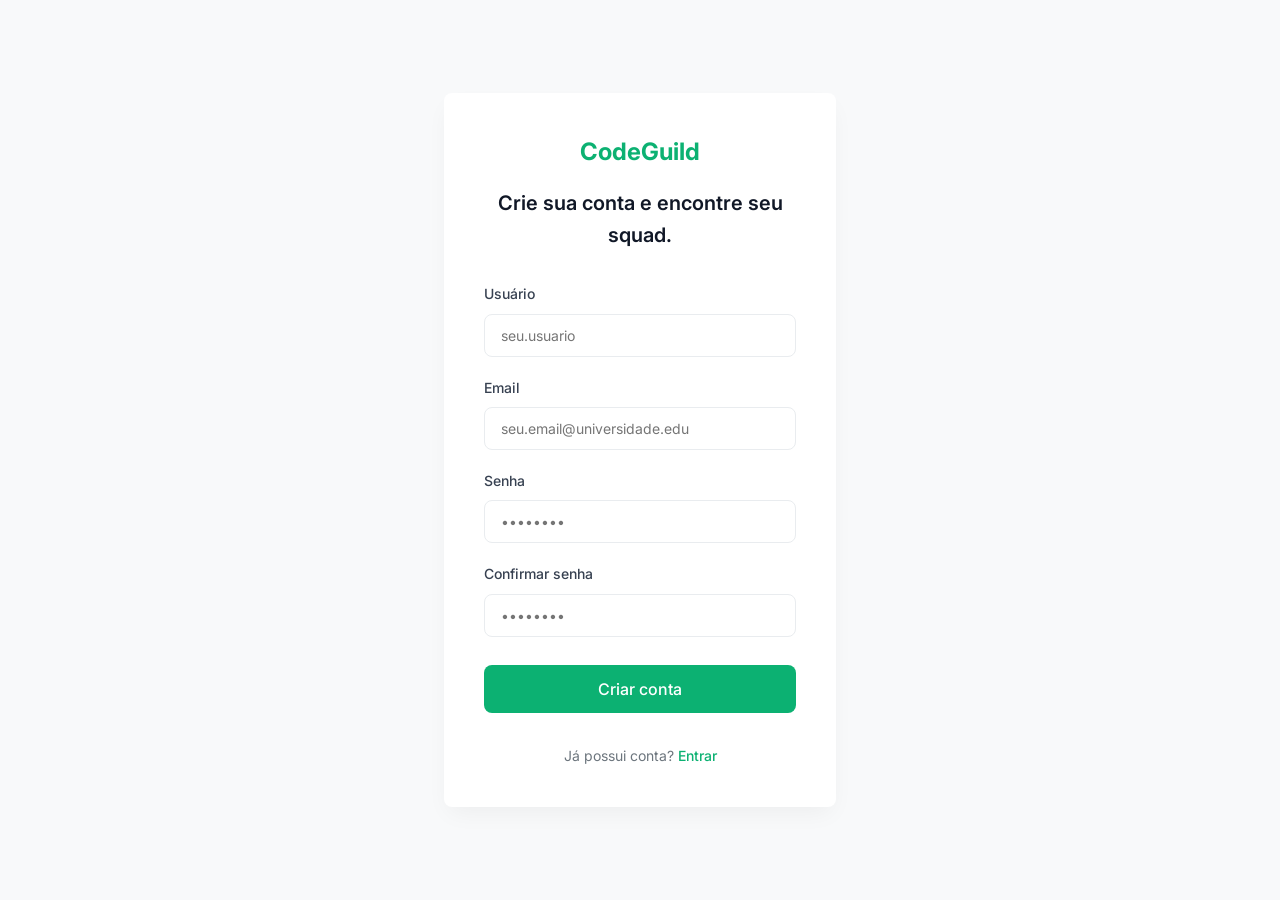
==== paginas/cadastro/index.html @ f3db3e5b "feat(auth): adiciona cadastro de usuario no frontend [E3-MUST]" ====
<!DOCTYPE html>
<html lang="pt-BR">
<head>
    <meta charset="UTF-8">
    <meta name="viewport" content="width=device-width, initial-scale=1.0">
    <title>Criar conta - CodeGuild</title>
    <link rel="stylesheet" href="../../estilos/global.css">
    <link rel="stylesheet" href="style.css">
</head>
<body class="auth-layout">
    <div class="auth-container">
        <div class="auth-card card">
            <div class="auth-header">
                <div class="auth-logo">CodeGuild</div>
                <h1>Crie sua conta e encontre seu squad.</h1>
            </div>

            <form class="auth-form" novalidate>
                <p id="register-error" class="form-error" role="alert" hidden></p>
                <p id="register-success" class="form-success" role="status" hidden></p>

                <div class="form-group">
                    <label for="username">Usuário</label>
                    <input type="text" id="username" name="username" placeholder="seu.usuario" autocomplete="username" required>
                </div>

                <div class="form-group">
                    <label for="email">Email</label>
                    <input type="email" id="email" name="email" placeholder="seu.email@universidade.edu" autocomplete="email" required>
                </div>

                <div class="form-group">
                    <label for="password">Senha</label>
                    <input type="password" id="password" name="password" autocomplete="new-password" placeholder="••••••••" required>
                </div>

                <div class="form-group">
                    <label for="password_confirm">Confirmar senha</label>
                    <input type="password" id="password_confirm" name="password_confirm" autocomplete="new-password" placeholder="••••••••" required>
                </div>

                <button type="submit" class="btn btn-primary btn-block">Criar conta</button>
            </form>

            <div class="auth-footer">
                Já possui conta? <a href="../login/index.html">Entrar</a>
            </div>
        </div>
    </div>

    <script src="../../scripts/auth.js"></script>
    <script src="../../scripts/api.js"></script>
    <script src="../../scripts/cadastro.js"></script>
</body>
</html>
---- estilos/global.css ----
@import url('https://fonts.googleapis.com/css2?family=Inter:wght@400;500;600;700&display=swap');

:root {
  --primary-color: #0CB172;
  --primary-hover: #0a9660;
  --bg-color: #ffffff;
  --bg-secondary: #f8f9fa;
  --text-primary: #1a1a1a;
  --text-secondary: #6c757d;
  --border-color: #e9ecef;
  --success-color: #28a745;
  --danger-color: #dc3545;
  --border-radius: 8px;
  --font-family: 'Inter', sans-serif;
}

* {
  box-sizing: border-box;
  margin: 0;
  padding: 0;
}

body {
  font-family: var(--font-family);
  background-color: var(--bg-color);
  color: var(--text-primary);
  line-height: 1.6;
  -webkit-font-smoothing: antialiased;
}

a {
  text-decoration: none;
  color: inherit;
}

button {
  cursor: pointer;
  font-family: inherit;
  border: none;
  background: none;
}

/* Utilities */
.container {
  max-width: 1200px;
  margin: 0 auto;
  padding: 0 24px;
}

.btn {
  display: inline-flex;
  align-items: center;
  justify-content: center;
  padding: 10px 20px;
  border-radius: var(--border-radius);
  font-weight: 500;
  transition: all 0.2s ease;
  font-size: 14px;
}

.btn-primary {
  background-color: var(--primary-color);
  color: white;
}

.btn-primary:hover {
  background-color: var(--primary-hover);
}

.btn-outline {
  border: 1px solid var(--border-color);
  background-color: white;
  color: var(--text-primary);
}

.btn-outline:hover {
  background-color: var(--bg-secondary);
}

.card {
  background-color: white;
  border: 1px solid var(--border-color);
  border-radius: var(--border-radius);
  padding: 24px;
}

.badge {
  display: inline-flex;
  padding: 4px 10px;
  background-color: var(--bg-secondary);
  color: var(--text-secondary);
  border-radius: 100px;
  font-size: 12px;
  font-weight: 500;
  border: 1px solid var(--border-color);
}

.badge.match {
  color: var(--primary-color);
  background-color: rgba(12, 177, 114, 0.1);
  border-color: rgba(12, 177, 114, 0.2);
}

/* Header */
.header {
  display: flex;
  align-items: center;
  justify-content: space-between;
  padding: 20px 0;
  border-bottom: 1px solid var(--border-color);
}

.header-logo {
  font-weight: 700;
  font-size: 20px;
  color: var(--text-primary);
}

.header-nav {
  display: flex;
  gap: 32px;
}

.header-nav a {
  color: var(--text-secondary);
  font-weight: 500;
  font-size: 14px;
}

.header-nav a:hover,
.header-nav a.active {
  color: var(--text-primary);
}

.header-actions {
  display: flex;
  align-items: center;
  gap: 16px;
}

/* User Avatar */
.avatar {
  width: 40px;
  height: 40px;
  border-radius: 50%;
  background-color: var(--bg-secondary);
  display: flex;
  align-items: center;
  justify-content: center;
  font-weight: 600;
  color: var(--text-secondary);
  overflow: hidden;
}

.avatar img {
  width: 100%;
  height: 100%;
  object-fit: cover;
}
---- paginas/cadastro/style.css ----
/* Cadastro: mesmo layout da página de login */
@import url("../login/style.css");

.form-success {
    padding: 12px 16px;
    border: 1px solid rgba(12, 177, 114, 0.3);
    border-radius: var(--border-radius);
    background-color: rgba(12, 177, 114, 0.1);
    color: var(--primary-hover);
    font-size: 14px;
}
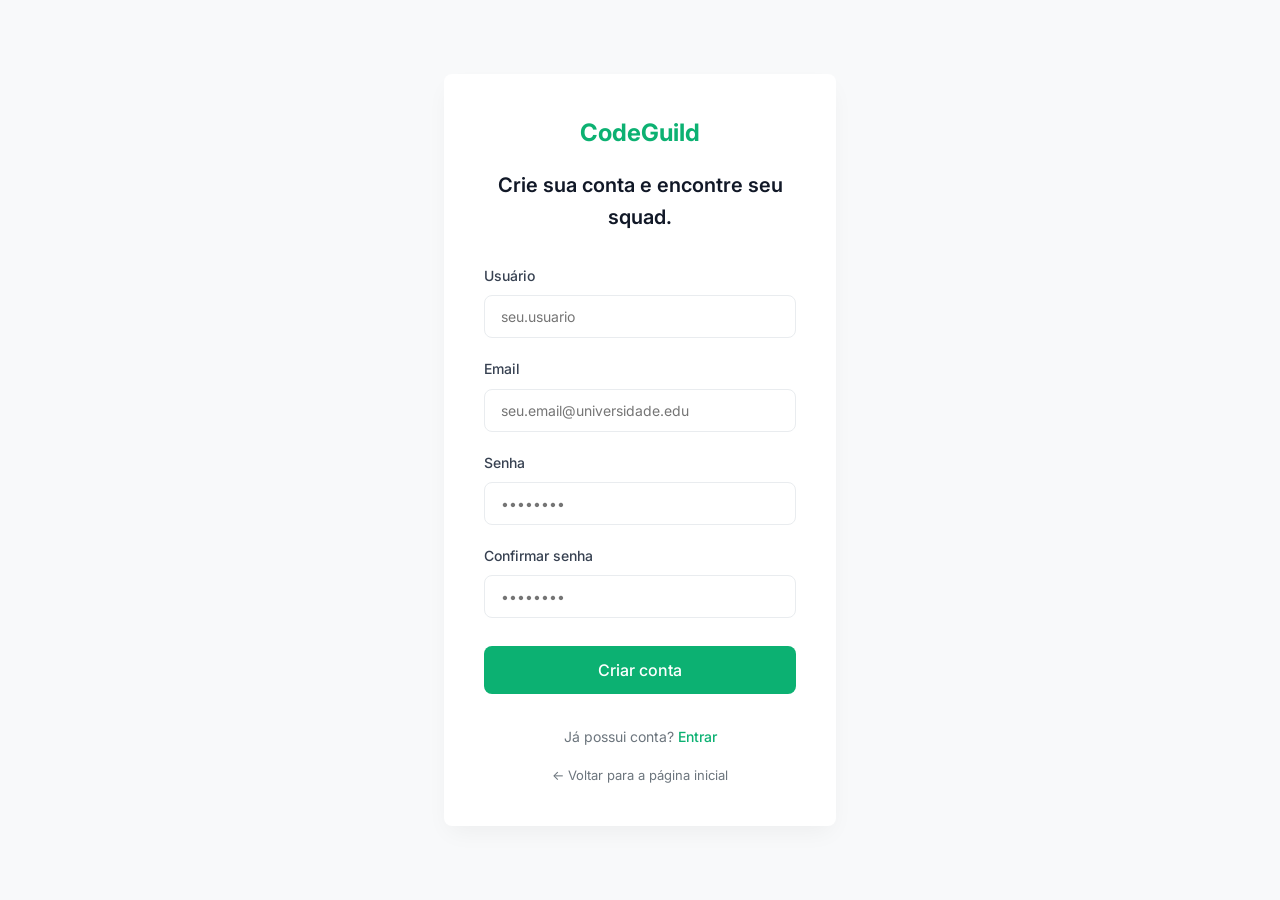
==== commit cabb71c1: "fix(frontend): torna landing acessivel pela navegacao" ====
--- a/paginas/cadastro/index.html
+++ b/paginas/cadastro/index.html
@@ -11,7 +11,7 @@
     <div class="auth-container">
         <div class="auth-card card">
             <div class="auth-header">
-                <div class="auth-logo">CodeGuild</div>
+                <div class="auth-logo"><a href="../inicio/index.html">CodeGuild</a></div>
                 <h1>Crie sua conta e encontre seu squad.</h1>
             </div>
 
@@ -45,6 +45,10 @@
             <div class="auth-footer">
                 Já possui conta? <a href="../login/index.html">Entrar</a>
             </div>
+
+            <div class="auth-back">
+                <a href="../inicio/index.html">&larr; Voltar para a página inicial</a>
+            </div>
         </div>
     </div>
 
--- a/estilos/global.css
+++ b/estilos/global.css
@@ -127,15 +127,82 @@
   font-size: 14px;
 }
 
+.header-nav a {
+  position: relative;
+}
+
 .header-nav a:hover,
 .header-nav a.active {
   color: var(--text-primary);
 }
 
+/* Item ativo: sublinhado verde curto e centralizado (protótipo). Pseudo-elemento: não altera a geometria. */
+.header-nav a.active::after {
+  content: "";
+  position: absolute;
+  left: 50%;
+  bottom: -6px;
+  width: 20px;
+  height: 2px;
+  border-radius: 2px;
+  background-color: var(--primary-color);
+  transform: translateX(-50%);
+}
+
 .header-actions {
   display: flex;
   align-items: center;
   gap: 16px;
+}
+
+/* Header das páginas internas (painel, explorar, detalhes, minhas-candidaturas, perfil) */
+.dashboard-header {
+  background-color: white;
+  border-bottom: 1px solid var(--border-color);
+  padding: 16px 0;
+}
+
+.header-container {
+  display: flex;
+  align-items: center;
+  justify-content: space-between;
+  width: 100%;
+}
+
+.user-profile {
+  display: flex;
+  align-items: center;
+  gap: 12px;
+}
+
+/* Área principal das páginas internas */
+.main-content {
+  padding-top: 40px;
+  padding-bottom: 80px;
+}
+
+/* Footer (todas as páginas que o possuem) */
+.footer {
+  border-top: 1px solid var(--border-color);
+  padding: 32px 0;
+  margin-top: 40px;
+}
+
+.footer-content {
+  display: flex;
+  align-items: center;
+  justify-content: space-between;
+}
+
+.footer-logo {
+  font-weight: 700;
+  font-size: 18px;
+  color: var(--text-primary);
+}
+
+.footer-copyright {
+  color: var(--text-secondary);
+  font-size: 14px;
 }
 
 /* User Avatar */
@@ -157,3 +224,21 @@
   height: 100%;
   object-fit: cover;
 }
+
+/* Usuário no header (mesmo visual em todas as páginas internas) */
+.user-name {
+  font-size: 14px;
+  font-weight: 500;
+  color: var(--text-primary);
+}
+
+/* <a class="btn"> (Entrar) herda line-height 1.6 do body e <button> (Sair) usa "normal":
+   sem isto o header muda de altura entre o estado anônimo e o logado. */
+.header-actions .btn {
+  line-height: normal;
+}
+
+/* "hidden" sempre esconde, mesmo em elementos com display próprio (.btn, .user-profile, flex...) */
+[hidden] {
+  display: none !important;
+}
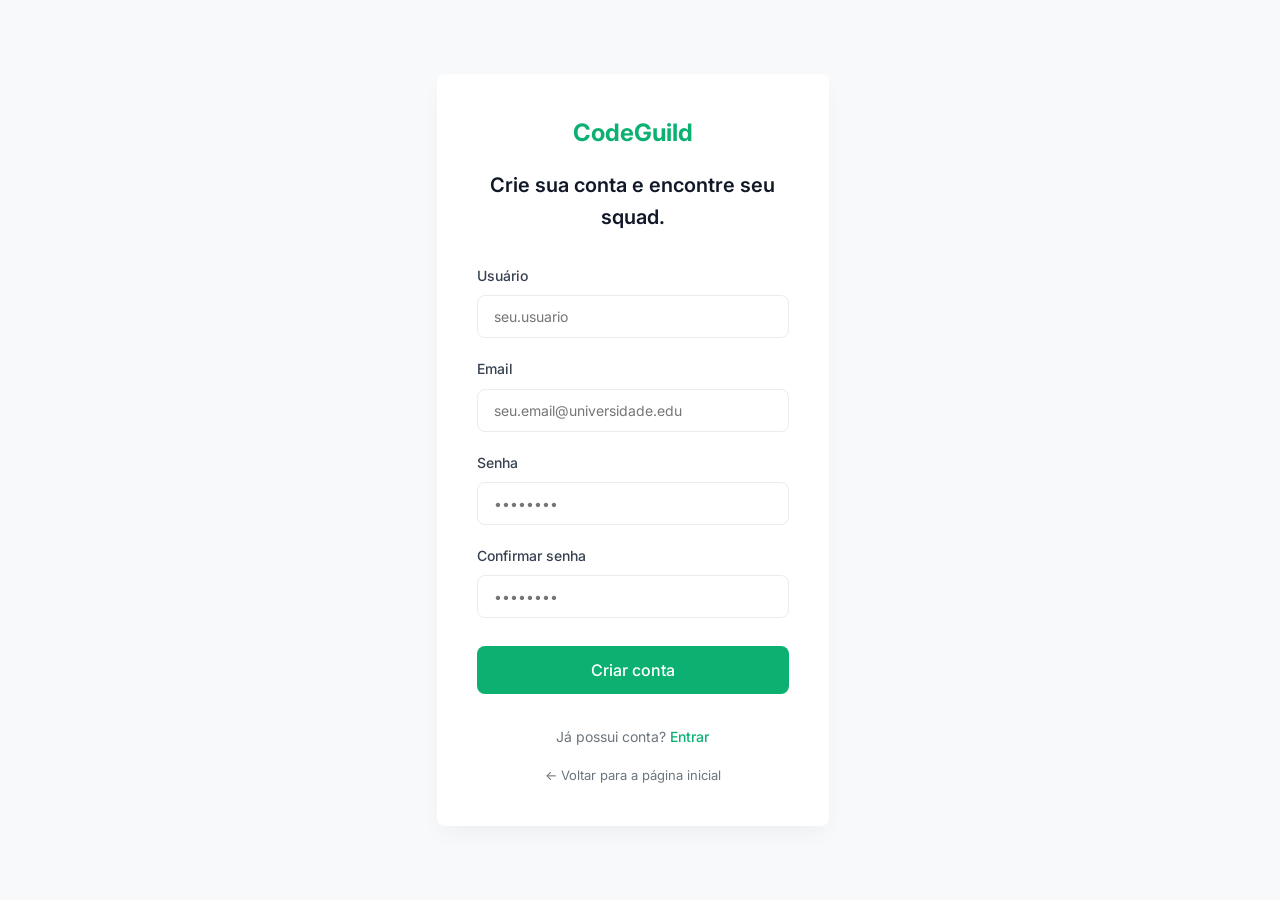
==== commit 2f30b598: "adiciona trava de lancamento com cadastro fechado e acesso apenas da equipe" ====
--- a/paginas/cadastro/index.html
+++ b/paginas/cadastro/index.html
@@ -14,6 +14,11 @@
                 <div class="auth-logo"><a href="../inicio/index.html">CodeGuild</a></div>
                 <h1>Crie sua conta e encontre seu squad.</h1>
             </div>
+
+            <p id="register-closed" class="form-success" role="status" hidden>
+                O cadastro abre em <span id="register-launch-date"></span>.
+                <a href="../inicio/index.html#pre-cadastro">Faça seu pré-cadastro</a> para ser avisado no lançamento.
+            </p>
 
             <form class="auth-form" novalidate>
                 <p id="register-error" class="form-error" role="alert" hidden></p>
@@ -54,6 +59,7 @@
 
     <script src="../../scripts/auth.js"></script>
     <script src="../../scripts/api.js"></script>
+    <script src="../../scripts/launch.js"></script>
     <script src="../../scripts/cadastro.js"></script>
 </body>
 </html>
--- a/estilos/global.css
+++ b/estilos/global.css
@@ -14,6 +14,11 @@
   --font-family: 'Inter', sans-serif;
 }
 
+/* Reserva o espaço da scrollbar em todas as páginas: com ou sem rolagem, a largura útil é a mesma */
+html {
+  scrollbar-gutter: stable;
+}
+
 * {
   box-sizing: border-box;
   margin: 0;
@@ -157,16 +162,80 @@
 
 /* Header das páginas internas (painel, explorar, detalhes, minhas-candidaturas, perfil) */
 .dashboard-header {
+  /* Acompanha a rolagem; o modal de detalhes (z-index 1000) continua por cima */
+  position: sticky;
+  top: 0;
+  z-index: 100;
   background-color: white;
   border-bottom: 1px solid var(--border-color);
   padding: 16px 0;
 }
 
+/* Foco por teclado e "buscar na página" não param atrás do header fixo no topo.
+   Altura máxima medida do header interno por faixa (73/107/182 px) + 16px. */
+html:has(.dashboard-header) {
+  scroll-padding-top: 89px;
+}
+
+@media (max-width: 1199px) {
+  html:has(.dashboard-header) {
+    scroll-padding-top: 123px;
+  }
+}
+
+@media (max-width: 500px) {
+  html:has(.dashboard-header) {
+    scroll-padding-top: 198px;
+  }
+}
+
 .header-container {
   display: flex;
   align-items: center;
   justify-content: space-between;
   width: 100%;
+}
+
+/* Grid com laterais iguais: o menu fica sempre no centro, sem depender da largura
+   do logo nem do bloco do usuário (que só é preenchido depois do GET /me). */
+.dashboard-header .header-container {
+  display: grid;
+  grid-template-columns: minmax(0, 1fr) auto minmax(0, 1fr);
+}
+
+.dashboard-header .header-logo {
+  justify-self: start;
+}
+
+.dashboard-header .header-nav {
+  justify-self: center;
+}
+
+.dashboard-header .header-actions {
+  justify-self: end;
+}
+
+/* Abaixo de 1200px o grid não comporta menu + nome longo (160px) lado a lado: logo e usuário
+   ficam na primeira linha (o usuário desce se não couber) e o menu ocupa uma linha própria. */
+@media (max-width: 1199px) {
+  .dashboard-header .header-container {
+    display: flex;
+    flex-wrap: wrap;
+    justify-content: space-between;
+    gap: 12px 16px;
+  }
+
+  .dashboard-header .header-actions {
+    margin-left: auto;
+  }
+
+  .dashboard-header .header-nav {
+    order: 1;
+    flex-basis: 100%;
+    flex-wrap: wrap;
+    justify-content: center;
+    gap: 8px 24px;
+  }
 }
 
 .user-profile {
@@ -230,6 +299,11 @@
   font-size: 14px;
   font-weight: 500;
   color: var(--text-primary);
+  /* Nome longo é cortado com "…" (o nome completo continua no title do avatar) */
+  max-width: 160px;
+  white-space: nowrap;
+  overflow: hidden;
+  text-overflow: ellipsis;
 }
 
 /* <a class="btn"> (Entrar) herda line-height 1.6 do body e <button> (Sair) usa "normal":
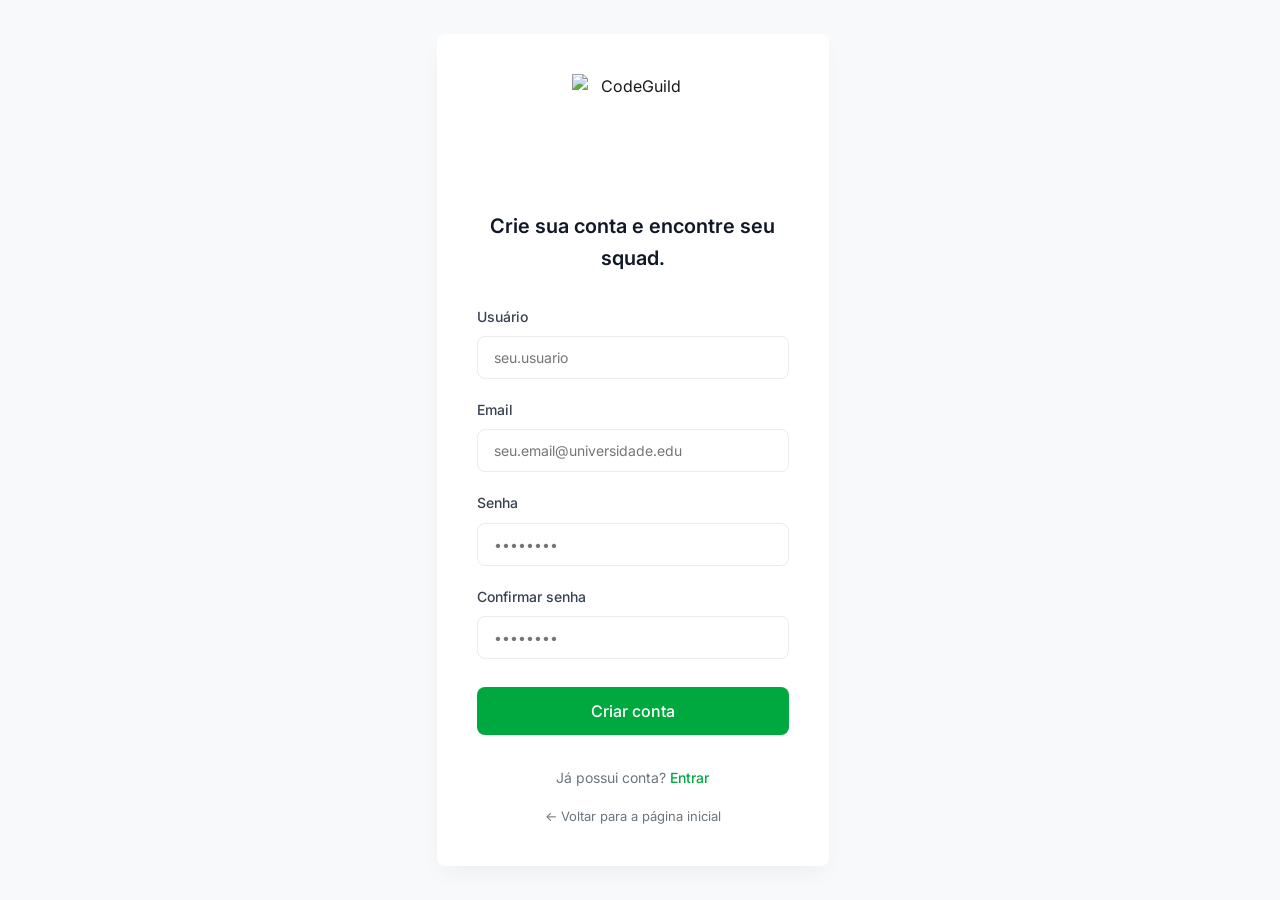
==== commit 5ea87c8b: "aplica a logo no frontend e ajusta a cor primaria para a da marca - Logo horizontal no header e no f" ====
--- a/paginas/cadastro/index.html
+++ b/paginas/cadastro/index.html
@@ -4,6 +4,8 @@
     <meta charset="UTF-8">
     <meta name="viewport" content="width=device-width, initial-scale=1.0">
     <title>Criar conta - CodeGuild</title>
+    <link rel="icon" href="../../marca/web/favicon.ico" sizes="any">
+    <link rel="apple-touch-icon" href="../../marca/web/apple-touch-icon.png">
     <link rel="stylesheet" href="../../estilos/global.css">
     <link rel="stylesheet" href="style.css">
 </head>
@@ -11,7 +13,7 @@
     <div class="auth-container">
         <div class="auth-card card">
             <div class="auth-header">
-                <div class="auth-logo"><a href="../inicio/index.html">CodeGuild</a></div>
+                <div class="auth-logo"><a href="../inicio/index.html"><img src="../../marca/web/logo-vertical.webp" alt="CodeGuild" width="121" height="120"></a></div>
                 <h1>Crie sua conta e encontre seu squad.</h1>
             </div>
 
--- a/estilos/global.css
+++ b/estilos/global.css
@@ -1,8 +1,8 @@
 @import url('https://fonts.googleapis.com/css2?family=Inter:wght@400;500;600;700&display=swap');
 
 :root {
-  --primary-color: #0CB172;
-  --primary-hover: #0a9660;
+  --primary-color: #00A840;
+  --primary-hover: #008F36;
   --bg-color: #ffffff;
   --bg-secondary: #f8f9fa;
   --text-primary: #1a1a1a;
@@ -102,8 +102,8 @@
 
 .badge.match {
   color: var(--primary-color);
-  background-color: rgba(12, 177, 114, 0.1);
-  border-color: rgba(12, 177, 114, 0.2);
+  background-color: rgba(0, 168, 64, 0.1);
+  border-color: rgba(0, 168, 64, 0.2);
 }
 
 /* Header */
@@ -116,9 +116,14 @@
 }
 
 .header-logo {
-  font-weight: 700;
-  font-size: 20px;
-  color: var(--text-primary);
+  display: flex;
+  align-items: center;
+}
+
+.header-logo img {
+  display: block;
+  height: 36px;
+  width: auto;
 }
 
 .header-nav {
@@ -264,9 +269,14 @@
 }
 
 .footer-logo {
-  font-weight: 700;
-  font-size: 18px;
-  color: var(--text-primary);
+  display: flex;
+  align-items: center;
+}
+
+.footer-logo img {
+  display: block;
+  height: 28px;
+  width: auto;
 }
 
 .footer-copyright {
@@ -312,6 +322,36 @@
   line-height: normal;
 }
 
+/* Status da candidatura (minhas candidaturas e candidatos nos detalhes do projeto) */
+.status-badge {
+  display: inline-block;
+  padding: 4px 12px;
+  border-radius: 100px;
+  font-size: 12px;
+  font-weight: 600;
+  white-space: nowrap;
+}
+
+.status-badge.status-pending {
+  background-color: #fef3c7;
+  color: #b45309;
+}
+
+.status-badge.status-approved {
+  background-color: #ecfdf5;
+  color: var(--primary-hover);
+}
+
+.status-badge.status-rejected {
+  background-color: #fee2e2;
+  color: var(--danger-color);
+}
+
+.status-badge.status-canceled {
+  background-color: var(--bg-secondary);
+  color: var(--text-secondary);
+}
+
 /* "hidden" sempre esconde, mesmo em elementos com display próprio (.btn, .user-profile, flex...) */
 [hidden] {
   display: none !important;
--- a/paginas/cadastro/style.css
+++ b/paginas/cadastro/style.css
@@ -3,9 +3,9 @@
 
 .form-success {
     padding: 12px 16px;
-    border: 1px solid rgba(12, 177, 114, 0.3);
+    border: 1px solid rgba(0, 168, 64, 0.3);
     border-radius: var(--border-radius);
-    background-color: rgba(12, 177, 114, 0.1);
+    background-color: rgba(0, 168, 64, 0.1);
     color: var(--primary-hover);
     font-size: 14px;
 }
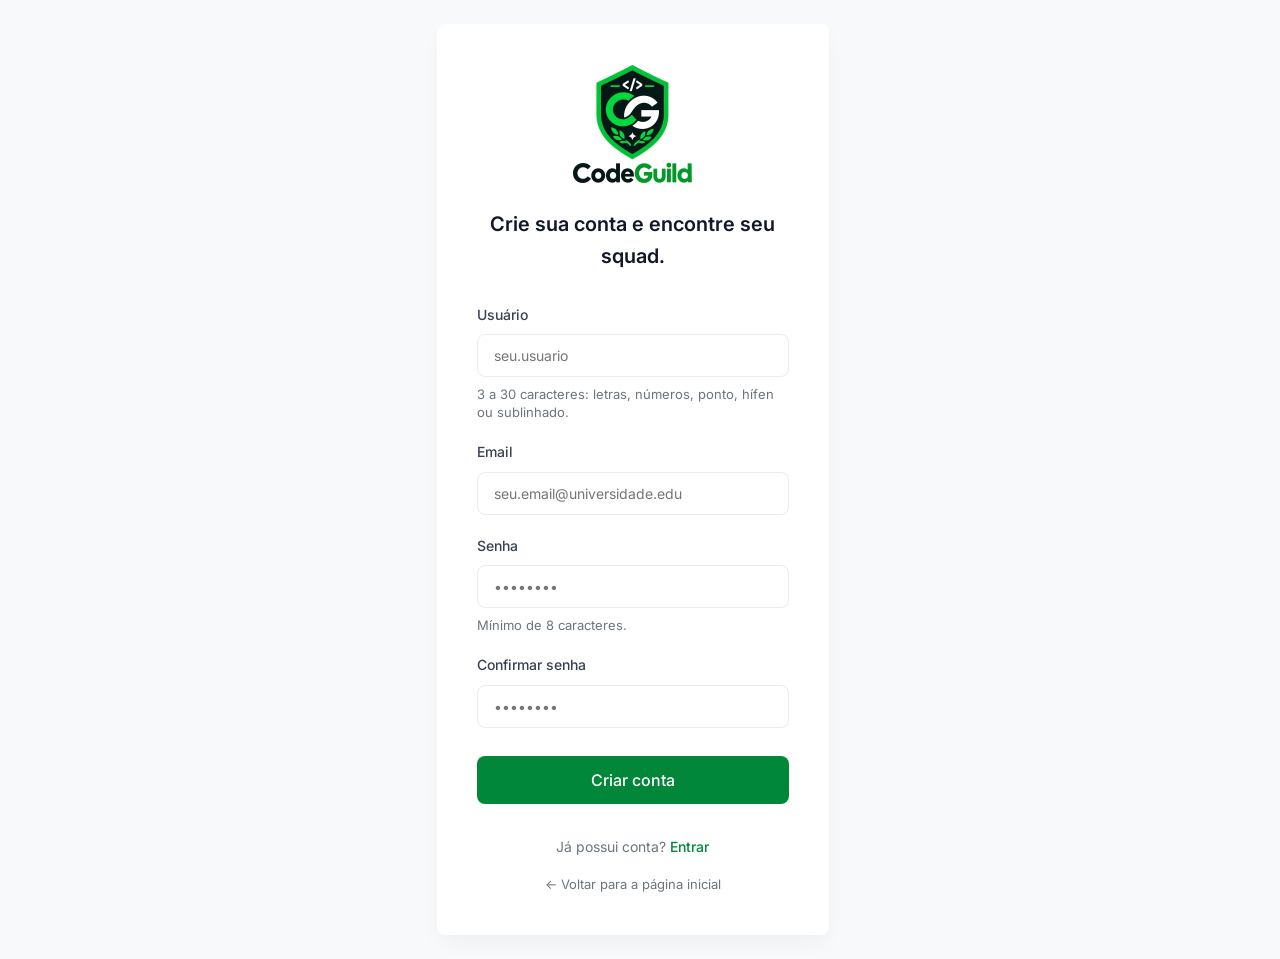
==== commit 4735e9d1: "valida senha, usuario e e-mail no cadastro e evita erro 500 com senha longa - Senha acima de 72 byte" ====
--- a/paginas/cadastro/index.html
+++ b/paginas/cadastro/index.html
@@ -28,22 +28,28 @@
 
                 <div class="form-group">
                     <label for="username">Usuário</label>
-                    <input type="text" id="username" name="username" placeholder="seu.usuario" autocomplete="username" required>
+                    <input type="text" id="username" name="username" placeholder="seu.usuario" autocomplete="username" autocapitalize="none" spellcheck="false" maxlength="30" aria-describedby="username-hint username-error" required>
+                    <p id="username-hint" class="field-hint">3 a 30 caracteres: letras, números, ponto, hífen ou sublinhado.</p>
+                    <p id="username-error" class="field-error" role="alert" hidden></p>
                 </div>
 
                 <div class="form-group">
                     <label for="email">Email</label>
-                    <input type="email" id="email" name="email" placeholder="seu.email@universidade.edu" autocomplete="email" required>
+                    <input type="email" id="email" name="email" placeholder="seu.email@universidade.edu" autocomplete="email" maxlength="254" aria-describedby="email-error" required>
+                    <p id="email-error" class="field-error" role="alert" hidden></p>
                 </div>
 
                 <div class="form-group">
                     <label for="password">Senha</label>
-                    <input type="password" id="password" name="password" autocomplete="new-password" placeholder="••••••••" required>
+                    <input type="password" id="password" name="password" autocomplete="new-password" placeholder="••••••••" aria-describedby="password-hint password-error" required>
+                    <p id="password-hint" class="field-hint">Mínimo de 8 caracteres.</p>
+                    <p id="password-error" class="field-error" role="alert" hidden></p>
                 </div>
 
                 <div class="form-group">
                     <label for="password_confirm">Confirmar senha</label>
-                    <input type="password" id="password_confirm" name="password_confirm" autocomplete="new-password" placeholder="••••••••" required>
+                    <input type="password" id="password_confirm" name="password_confirm" autocomplete="new-password" placeholder="••••••••" aria-describedby="password_confirm-error" required>
+                    <p id="password_confirm-error" class="field-error" role="alert" hidden></p>
                 </div>
 
                 <button type="submit" class="btn btn-primary btn-block">Criar conta</button>
--- a/estilos/global.css
+++ b/estilos/global.css
@@ -1,8 +1,8 @@
 @import url('https://fonts.googleapis.com/css2?family=Inter:wght@400;500;600;700&display=swap');
 
 :root {
-  --primary-color: #00A840;
-  --primary-hover: #008F36;
+  --primary-color: #00873A;
+  --primary-hover: #006F2F;
   --bg-color: #ffffff;
   --bg-secondary: #f8f9fa;
   --text-primary: #1a1a1a;
@@ -38,6 +38,25 @@
   color: inherit;
 }
 
+/* Foco visível para teclado em links, botões e campos (substitui o outline removido dos inputs) */
+:focus-visible {
+  outline: 2px solid var(--primary-color);
+  outline-offset: 2px;
+}
+
+/* Texto só para leitores de tela */
+.visually-hidden {
+  position: absolute;
+  width: 1px;
+  height: 1px;
+  margin: -1px;
+  padding: 0;
+  overflow: hidden;
+  clip: rect(0, 0, 0, 0);
+  white-space: nowrap;
+  border: 0;
+}
+
 button {
   cursor: pointer;
   font-family: inherit;
@@ -102,8 +121,8 @@
 
 .badge.match {
   color: var(--primary-color);
-  background-color: rgba(0, 168, 64, 0.1);
-  border-color: rgba(0, 168, 64, 0.2);
+  background-color: rgba(0, 135, 58, 0.1);
+  border-color: rgba(0, 135, 58, 0.2);
 }
 
 /* Header */
--- a/paginas/cadastro/style.css
+++ b/paginas/cadastro/style.css
@@ -3,9 +3,31 @@
 
 .form-success {
     padding: 12px 16px;
-    border: 1px solid rgba(0, 168, 64, 0.3);
+    border: 1px solid rgba(0, 135, 58, 0.3);
     border-radius: var(--border-radius);
-    background-color: rgba(0, 168, 64, 0.1);
+    background-color: rgba(0, 135, 58, 0.1);
     color: var(--primary-hover);
     font-size: 14px;
 }
+
+/* Regra do campo (sempre visível) e mensagem de erro do campo (só quando inválido) */
+.field-hint,
+.field-error {
+    font-size: 13px;
+    line-height: 1.4;
+}
+
+.field-hint {
+    color: var(--text-secondary);
+}
+
+.field-error {
+    color: var(--danger-color);
+}
+
+/* Campo inválido continua vermelho mesmo com foco (o foco vai para o primeiro campo inválido) */
+.auth-form [aria-invalid="true"],
+.auth-form [aria-invalid="true"]:focus {
+    border-color: var(--danger-color);
+    box-shadow: 0 0 0 3px rgba(220, 53, 69, 0.1);
+}
